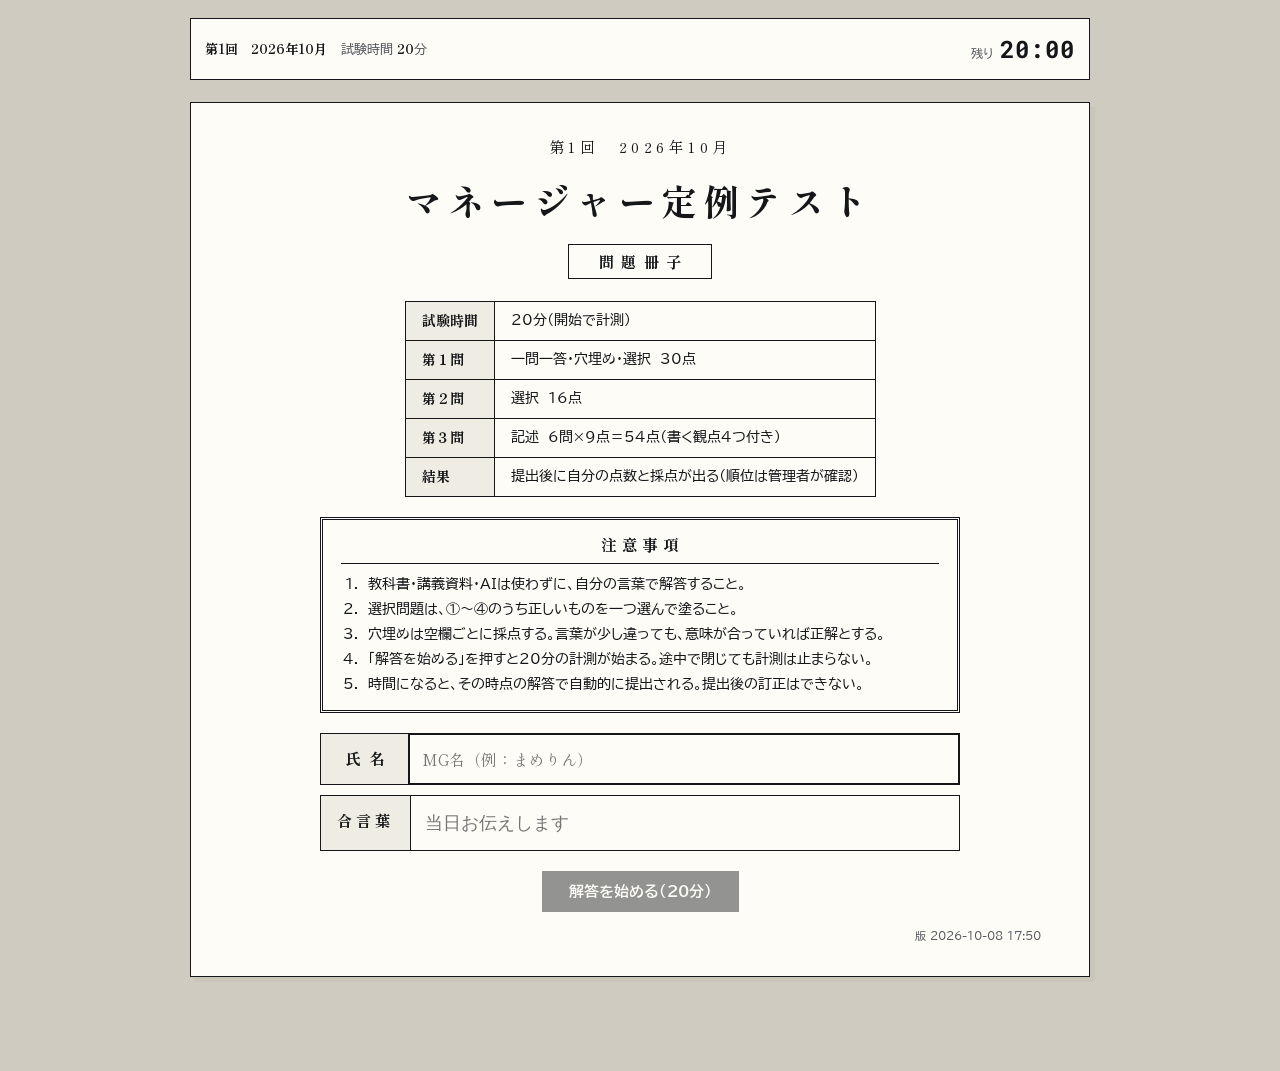
==== index.html @ dacbfc2b "答案の永続リンクをアドレスバーに入れない（補完で古い答案が開く事故を防止） Co-Authored-By: Claude Fable 5.1 <noreply@anthropic.com>" ====
<!doctype html>
<html lang="ja"><head><meta charset="utf-8"><meta name="viewport" content="width=device-width,initial-scale=1">
<title>HERO'ZZ MG定例テスト</title>
<link rel="preconnect" href="https://fonts.googleapis.com">
<link rel="stylesheet" href="https://fonts.googleapis.com/css2?family=BIZ+UDPGothic:wght@400;700&family=Yomogi&family=Shippori+Mincho:wght@600;800&family=Roboto+Mono:wght@500;700&display=swap">
<link rel="stylesheet" href="style.css">
<style>
@media print{ body{background:#fff;padding:0} .bar-top,.noprint{display:none!important} .sheet{box-shadow:none;border:1px solid #000;margin:0 0 10px} .q{break-inside:avoid} .result{break-inside:avoid} }
.linkbox{font-family:var(--mono);font-size:12px;word-break:break-all;background:var(--fill);border:1px solid var(--rule-soft);padding:8px 10px;margin-top:8px}
.pill.kw{background:var(--warn-soft);color:var(--warn)}
.stem .blank{display:inline-block;white-space:nowrap;min-width:3.4em;text-align:center;border:1.5px solid var(--ink);padding:0 .4em;margin:0 .2em;line-height:1.5;font-weight:700}
.stem{line-height:2}
.pwbox{display:grid;grid-template-columns:auto 1fr;border:1.5px solid var(--ink);margin:10px auto 0;max-width:640px;text-align:left}
.pwbox label{padding:10px 16px;font-weight:700;border-right:1.5px solid var(--ink);background:var(--fill);white-space:nowrap;letter-spacing:.2em}
.pwbox input{border:0;border-radius:0;font-size:18px;padding:10px 14px;background:var(--paper);font-family:var(--mono)}
</style>
</head><body>
<div class="wrap">
  <div class="bar-top">
    <div class="strip">
      <div class="meta"><span><b id="kai"></b></span><span>試験時間 <b id="lim">20</b>分</span></div>
      <div class="timer" id="timer"><small>残り</small>20:00</div>
    </div>
    <div class="progress" id="progWrap" hidden><i id="progBar"></i></div>
  </div>
  <div id="banner"></div>
  <main id="view"></main>
</div>

<script>
/* ============ 設定（config.json）と問題（items.enc.json＝合言葉で復号） ============ */
let CFG = {round:"第1回　2026年10月",limitMin:20,showKey:false,form:{postUrl:"",entryName:"",entryData:""}};
let ITEMS = null;
const BUILD = "2026-10-08 17:50";
/* 管理者（config.json の adminNames）が受験した場合はテスト受験＝順位に入れず、スプシの別タブに保存される */
const isAdminName = n => { const v=String(n||"").normalize("NFKC").toLowerCase().replace(/[\s　（）()]/g,""); return !!v && (CFG.adminNames||[]).some(a=>String(a).normalize("NFKC").toLowerCase().replace(/[\s　（）()]/g,"")===v); };
const isTestRun = () => !!S.draft.test || isAdminName(S.draft.name);  /* 表紙に出す版（古いキャッシュを見ているか判別用） */
const SECTIONS = { ichi:{label:"第１問",sub:"一問一答　言葉の定義・穴埋め・選択"}, sel:{label:"第２問",sub:"選択　MGとしてどう動く・どう返す"}, essay:{label:"第３問",sub:"記述　自分の言葉で説明する"} };
const AI_TYPES = new Set(["short","essay"]);
const PARAMS = new URLSearchParams(location.search);

/* ============ ユーティリティ ============ */
const $ = (s, el=document) => el.querySelector(s);
const h = (tag, attrs={}, ...kids) => {
  const el = document.createElement(tag);
  for (const [k,v] of Object.entries(attrs)) { if (v == null || v === false) continue; if (k === "class") el.className = v; else if (k.startsWith("on")) el.addEventListener(k.slice(2), v); else el.setAttribute(k, v === true ? "" : v); }
  for (const c of kids.flat()) if (c != null && c !== false) el.append(c.nodeType ? c : document.createTextNode(String(c)));
  return el;
};
function hash(s){let x=2166136261;for(const c of s){x^=c.charCodeAt(0);x=Math.imul(x,16777619)}return x>>>0}
function order(q){let a=hash(q.id)||1;const idx=q.ans.map((_,i)=>i);for(let i=idx.length-1;i>0;i--){a^=a<<13;a>>>=0;a^=a>>>17;a^=a<<5;a>>>=0;const j=a%(i+1);[idx[i],idx[j]]=[idx[j],idx[i]]}return idx}
const KANA="1234", CIRC="①②③④";
const rMax = q => q.rubric.reduce((a,b)=>a+b.p,0);
const secMax = s => ITEMS.filter(q=>q.s===s).reduce((a,q)=>a+q.pts,0);
const fmt = ms => { const t=Math.max(0,Math.ceil(ms/1000)); return String(Math.floor(t/60)).padStart(2,"0")+":"+String(t%60).padStart(2,"0"); };
const len = s => [...(s||"")].length;
const norm = s => String(s||"").normalize("NFKC").toLowerCase().replace(/[\s　「」『』()（）・,，、。.＝=]/g,"");
const hit = (input,variants) => { const v=norm(input).replace(/(倍|再生|回)$/,""); return !!v && variants.some(x=>{const n=norm(x); return /^[0-9]+$/.test(n)||n.length<=1 ? v===n : (v===n || v.includes(n));}); };
function fillRight(q,arr){ arr=arr||[]; if(q.anyOrder){ const used=new Set(); for(const a of arr){ const i=q.blanks.findIndex((b,k)=>!used.has(k)&&hit(a,b)); if(i>=0) used.add(i);} return used.size; } return q.blanks.filter((b,i)=>hit(arr[i],b)).length; }
const fillOk = (q,arr) => fillRight(q,arr)===q.blanks.length;
function kwItems(q,text){ const v=norm(text); return q.rubric.map(x=>x.kw&&v&&x.kw.every(g=>g.some(w=>v.includes(norm(w))))?x.p:0); }
function gradeRec(rec){ // スプレッドシート側（Apps Script）と同じ採点
  const sc={ichi:0,sel:0,essay:0,total:0,pending:false}, scores=rec.essayScores||{};
  for(const q of ITEMS){ let pts=0;
    if(q.type==="mc") pts=(rec.answers||{})[q.id]===0?q.pts:0;
    else if(q.type==="fill") pts=q.pts*fillRight(q,(rec.answers||{})[q.id])/q.blanks.length;
    else { let s=scores[q.id]; if(!s){ const k=kwItems(q,(rec.essays||{})[q.id]||""); s=scores[q.id]={items:k,score:k.reduce((a,b)=>a+b,0),comment:"",by:"kw"}; } if(s.by==="kw") sc.pending=true; pts=s.score/rMax(q)*q.pts; }
    sc[q.s]+=pts; }
  for(const k of ["ichi","sel","essay"]) sc[k]=Math.round(sc[k]*10)/10;
  sc.total=Math.round((sc.ichi+sc.sel+sc.essay)*10)/10; rec.essayScores=scores; rec.sc=sc; rec.status=sc.pending?"仮":"確定"; return rec;
}
const b64u = { enc:s=>btoa(String.fromCharCode(...new TextEncoder().encode(s))).replace(/\+/g,"-").replace(/\//g,"_").replace(/=+$/,""),
               dec:s=>new TextDecoder().decode(Uint8Array.from(atob(s.replace(/-/g,"+").replace(/_/g,"/")),c=>c.charCodeAt(0))) };
const fromB64 = s => Uint8Array.from(atob(s),c=>c.charCodeAt(0));
async function decryptItems(pw){
  const blob=await (await fetch("items.enc.json?v="+Date.now())).json();
  const km=await crypto.subtle.importKey("raw",new TextEncoder().encode(pw),"PBKDF2",false,["deriveKey"]);
  const key=await crypto.subtle.deriveKey({name:"PBKDF2",salt:fromB64(blob.s),iterations:100000,hash:"SHA-256"},km,{name:"AES-GCM",length:256},false,["decrypt"]);
  const pt=await crypto.subtle.decrypt({name:"AES-GCM",iv:fromB64(blob.iv)},key,fromB64(blob.d));
  return JSON.parse(new TextDecoder().decode(pt));
}

/* ============ 状態（この端末だけ） ============ */
const DKEY="mgtest-pages-r1";
const S={ draft:{name:"",startedAt:null,answers:{},essays:{},test:PARAMS.get("test")==="1"}, rec:null, busy:false, err:"", pw:"" };
function loadDraft(){ try{ const d=JSON.parse(localStorage.getItem(DKEY)||"null"); if(d) S.draft={...S.draft,...d}; S.pw=localStorage.getItem(DKEY+"-pw")||sessionStorage.getItem(DKEY+"-pw")||""; }catch(e){} }
function savePw(){ try{ localStorage.setItem(DKEY+"-pw",S.pw); sessionStorage.setItem(DKEY+"-pw",S.pw); }catch(e){} }
let lsT; function saveDraft(){ clearTimeout(lsT); lsT=setTimeout(()=>{try{localStorage.setItem(DKEY,JSON.stringify(S.draft))}catch(e){}},200); }

/* ============ タイマー ============ */
function remaining(){ if(!S.draft.startedAt) return CFG.limitMin*60000; return CFG.limitMin*60000-(Date.now()-Date.parse(S.draft.startedAt)); }
setInterval(()=>{ const el=$("#timer");
  if(S.rec){ el.replaceChildren(h("small",{},"所要"),fmt(Date.parse(S.rec.submittedAt)-Date.parse(S.rec.startedAt))); el.classList.remove("low"); return; }
  const ms=remaining(); el.replaceChildren(h("small",{},"残り"),fmt(ms)); el.classList.toggle("low",!!S.draft.startedAt&&ms<3*60000);
  if(S.draft.startedAt&&ITEMS&&ms<=0&&!S.busy) submit(true);
},500);

/* ============ 描画 ============ */
function render(){
  $("#kai").textContent=CFG.round; $("#lim").textContent=CFG.limitMin;
  const b=$("#banner"); b.replaceChildren(); if(S.err) b.append(h("div",{class:"banner err"},S.err));
  const v=$("#view"); v.replaceChildren(); $("#progWrap").hidden=true;
  if(S.rec) return renderResult(v,S.rec);
  if(S.draft.startedAt&&ITEMS) return renderTest(v);
  renderCover(v);
}
const cnt=(s,t)=>ITEMS?ITEMS.filter(q=>q.s===s&&(!t||q.type===t)).length:0;
function renderCover(v){
  const resume=!!S.draft.startedAt, ms=Math.max(0,remaining());
  const startedStr=resume?new Date(S.draft.startedAt).toLocaleTimeString("ja-JP",{hour:"2-digit",minute:"2-digit"}):"";
  v.append(h("section",{class:"sheet cover"},
    h("div",{class:"kai"},CFG.round),
    h("h1",{},"マネージャー定例テスト"),
    h("div",{class:"booklet"},"問題冊子"),
    h("table",{class:"spec"},h("tbody",{},
      h("tr",{},h("td",{},"試験時間"),h("td",{},`${CFG.limitMin}分（開始で計測）`)),
      h("tr",{},h("td",{},"第１問"),h("td",{},"一問一答・穴埋め・選択　30点")),
      h("tr",{},h("td",{},"第２問"),h("td",{},"選択　16点")),
      h("tr",{},h("td",{},"第３問"),h("td",{},"記述　6問×9点＝54点（書く観点4つ付き）")),
      h("tr",{},h("td",{},"結果"),h("td",{},"提出後に自分の点数と採点が出る（順位は管理者が確認）")),
      isTestRun()?h("tr",{},h("td",{},"受験の扱い"),h("td",{},"テスト受験（管理者・順位に入らない）")):null)),
    h("div",{class:"notice"},h("div",{class:"notice-h"},"注意事項"),h("ol",{class:"rules"},
      h("li",{},"教科書・講義資料・AIは使わずに、自分の言葉で解答すること。"),
      h("li",{},"選択問題は、①〜④のうち正しいものを一つ選んで塗ること。"),
      h("li",{},"穴埋めは空欄ごとに採点する。言葉が少し違っても、意味が合っていれば正解とする。"),
      h("li",{},`「解答を始める」を押すと${CFG.limitMin}分の計測が始まる。途中で閉じても計測は止まらない。`),
      h("li",{},"時間になると、その時点の解答で自動的に提出される。提出後の訂正はできない。"))),
    resume?h("div",{class:"banner warn",style:"text-align:left;max-width:640px;margin:20px auto 0"},
      ms>0?`${S.draft.name||"あなた"}さんの受験中の答案があります（${startedStr} 開始・残り ${fmt(ms)}）。時間は止まっていません。合言葉を入れて「続きから再開する」を押してください。解答は保存されています。`
          :`試験時間が終了しています。合言葉を入れて押すと、保存されている解答でそのまま提出されます。`):null,
    h("div",{class:"namebox"},h("label",{for:"nm"},"氏名"),
      h("input",{type:"text",id:"nm",value:S.draft.name,autocomplete:"name",placeholder:"MG名（例：まめりん）",oninput:e=>{S.draft.name=e.target.value;saveDraft();$("#go").disabled=!canStart();const w=isAdminName(S.draft.name);$("#adminNote").hidden=!w;}})),
    h("p",{class:"note",id:"adminNote",hidden:!isAdminName(S.draft.name),style:"max-width:640px;margin:6px auto 0;text-align:left"},"この名前は管理者として登録されています。テスト受験（順位に入らず、スプシの「管理者テスト受験」タブに保存）になります。"),
    h("div",{class:"pwbox"},h("label",{for:"pw"},"合言葉"),
      h("input",{type:"text",id:"pw",value:S.pw,autocomplete:"off",autocapitalize:"off",placeholder:"当日お伝えします",oninput:e=>{S.pw=e.target.value.trim();$("#go").disabled=!canStart()}})),
    h("div",{class:"center",style:"margin-top:20px"},
      h("button",{class:"btn red",id:"go",disabled:!canStart(),onclick:start},S.busy?"問題を開いています…":resume?(ms>0?"続きから再開する":"保存した解答で提出する"):`解答を始める（${CFG.limitMin}分）`)),
    h("div",{class:"note",style:"text-align:right;margin-top:14px;font-size:11px"},"版 "+BUILD)
  ));
}
const canStart=()=>S.draft.name.trim()&&S.pw&&!S.busy;
async function start(){
  S.busy=true; S.err=""; render();
  try{ ITEMS=await decryptItems(S.pw); }catch(e){ S.busy=false; S.err="合言葉が違います。"; render(); return; }
  savePw();
  if(!S.draft.startedAt){ S.draft.startedAt=new Date().toISOString(); saveDraft(); }
  S.busy=false; render(); scrollTo(0,0);
}
function isAnswered(q){ if(q.type==="mc") return S.draft.answers[q.id]!=null; if(q.type==="fill") return (S.draft.answers[q.id]||[]).filter(x=>x&&x.trim()).length===q.blanks.length; if(q.parts){ const a=(S.draft.essayParts||{})[q.id]||[]; return q.parts.every((pt,i)=>len(a[i])>=4); } return len(S.draft.essays[q.id])>=(q.type==="short"?4:10); }
function updateProgress(){ const total=ITEMS.length,n=ITEMS.filter(isAnswered).length; $("#progWrap").hidden=false; $("#progBar").style.width=(n/total*100)+"%"; const st=$("#subNote"); if(st) st.textContent=n<total?`未回答が ${total-n} 問あります（未回答は0点）。`:"すべて回答しました。"; }
function stemNodes(s){ const out=[]; let last=0; const re=/（[\s　]*([①②③④]?)[\s　]*）/g; let m; while((m=re.exec(s))){ out.push(s.slice(last,m.index)); out.push(h("span",{class:"blank"},m[1]||"\u00a0")); last=m.index+m[0].length; } out.push(s.slice(last)); return out; }
function head(q,no,extra){ return h("div",{class:"qhead"},h("span",{class:"qno"},`問${no}`),h("div",{class:"stem"},stemNodes(q.stem),q.src?h("span",{class:"tag"},q.src):null,q.type==="fill"?h("span",{class:"tag"},"穴埋め"):q.type==="short"?h("span",{class:"tag"},"一問一答"):null,AI_TYPES.has(q.type)?h("span",{class:"tag"},`${q.pts}点`):null),extra||null); }
function mcBlock(q,no,mode,rec){
  const ord=order(q), chosen=mode==="result"?(rec.answers||{})[q.id]:S.draft.answers[q.id], reveal=mode==="result"&&CFG.showKey;
  const box=h("div",{class:"q"},head(q,no,mode==="result"?h("span",{class:"redpen"},chosen===0?"○":"×"):null),q.quote?h("div",{class:"quote"},q.quote):null);
  const opts=h("div",{class:"opts",role:"radiogroup","aria-label":`問${no}`});
  ord.forEach((ai,k)=>{ const id=`${q.id}_${ai}`; let cls="opt"; if(reveal){ if(ai===0) cls+=" right"; else if(ai===chosen) cls+=" wrong"; } else if(mode==="result"&&ai===chosen) cls+=" "+(ai===0?"right":"wrong");
    opts.append(h("label",{class:cls,for:id},h("input",{type:"radio",name:q.id,id,checked:chosen===ai,disabled:mode==="result",onchange:()=>{S.draft.answers[q.id]=ai;saveDraft();updateProgress()}}),h("span",{class:"k"},KANA[k]),h("span",{class:"t"},q.ans[ai]))); });
  box.append(opts); if(reveal&&q.exp) box.append(h("div",{class:"exp"},q.exp)); return box;
}
function fillBlock(q,no,mode,rec){
  const reveal=mode==="result"&&CFG.showKey, arr=mode==="result"?((rec.answers||{})[q.id]||[]):(S.draft.answers[q.id]||[]);
  const box=h("div",{class:"q"},head(q,no,mode==="result"?h("span",{class:"redpen"},fillOk(q,arr)?"○":fillRight(q,arr)?"△":"×"):null));
  const wrap=h("div",{class:"fill"});
  q.blanks.forEach((_,i)=>{ const id=`${q.id}_b${i}`; wrap.append(h("label",{for:id},CIRC[i], mode==="result"?h("span",{class:"got",id},arr[i]||"（未回答）"):h("input",{type:"text",id,value:arr[i]||"",autocomplete:"off",maxlength:"30",oninput:e=>{const a=[...(S.draft.answers[q.id]||[])];a[i]=e.target.value;S.draft.answers[q.id]=a;saveDraft();updateProgress();}}))); });
  box.append(wrap); if(reveal) box.append(h("div",{class:"key"},"正解："+q.key),q.exp?h("div",{class:"exp"},q.exp):null); return box;
}
function aiBlock(q,no,mode,rec){
  const box=h("div",{class:"q"},head(q,no),q.quote?h("div",{class:"quote"},q.quote):null,
    q.hints?h("div",{class:"hints"},h("b",{},"書く観点（この4つが入っていれば満点）"),h("ol",{},q.hints.map(x=>h("li",{},x)))):null);
  if(mode==="result"){
    box.append(h("div",{class:"ansbox"},h("div",{class:"ans-text"},(rec.essays||{})[q.id]||"（未回答）")));
    const sc=(rec.essayScores||{})[q.id];
    box.append(sc?h("div",{class:"exp"},h("span",{class:"penscore"},`${Math.round(sc.score/rMax(q)*q.pts*10)/10}／${q.pts}点`),sc.by==="kw"?h("span",{class:"pill kw"},"仮採点"):null,h("span",{class:"pencomment"},sc.comment||""),sc.items&&CFG.showKey?h("div",{},q.rubric.map((x,i)=>`${x.t}…${sc.items[i]}/${x.p}`).join("\n")):null):h("div",{class:"exp"},h("span",{class:"pill wait"},"採点中")));
    if(CFG.showKey) box.append(h("div",{class:"key"},"模範解答："+q.key),h("ul",{class:"rubric"},q.rubric.map(x=>h("li",{},`${x.t}（${x.p}）`)),q.zero?h("li",{},q.zero):null));
  } else if(q.parts){
    /* 課題／対策のように欄を分ける。保存は essays[q.id] に「【課題】…\n【対策】…」の1本の文として持つ（採点側はそのまま読める） */
    const ep=S.draft.essayParts||(S.draft.essayParts={}), arr=ep[q.id]||(ep[q.id]=q.parts.map(()=>""));
    const sync=()=>{ S.draft.essays[q.id]=q.parts.map((pt,i)=>arr[i].trim()?`【${pt.label}】${arr[i].trim()}`:"").filter(Boolean).join("\n"); };
    const wrap=h("div",{class:"ansbox parts"});
    q.parts.forEach((pt,i)=>{ const c=h("div",{class:"count"}); const ta=h("textarea",{id:`es_${q.id}_${i}`,maxlength:String(pt.max),placeholder:`${pt.label}（${pt.max}字以内）`,style:"min-height:72px",oninput:ev=>{arr[i]=ev.target.value;sync();paint();saveDraft();updateProgress()}},arr[i]||"");
      const paint=()=>{const n=len(ta.value);c.textContent=`${n} / ${pt.max}字`;c.classList.toggle("over",n>pt.max)}; paint();
      wrap.append(h("div",{class:"part"},h("div",{class:"part-l"},pt.label),ta,c)); });
    sync(); box.append(wrap);
  } else {
    const c=h("div",{class:"count"}); const ta=h("textarea",{id:"es_"+q.id,maxlength:String(q.max),placeholder:`${q.max}字以内`,style:q.type==="short"?"min-height:72px":null,oninput:ev=>{S.draft.essays[q.id]=ev.target.value;paint();saveDraft();updateProgress()}},S.draft.essays[q.id]||"");
    const paint=()=>{const n=len(ta.value);c.textContent=`${n} / ${q.max}字`;c.classList.toggle("over",n>q.max)}; paint(); box.append(h("div",{class:"ansbox"},ta,c));
  }
  return box;
}
function paper(v,mode,rec){ let no=0; for(const s of ["ichi","sel","essay"]){ const sec=h("section",{class:"sheet"},h("h2",{class:"part"},h("span",{class:"bigq"},SECTIONS[s].label),h("span",{class:"pts"},`（配点　${secMax(s)}）`)),h("p",{class:"sub"},SECTIONS[s].sub)); for(const q of ITEMS.filter(q=>q.s===s)){ no++; sec.append(q.type==="mc"?mcBlock(q,no,mode,rec):q.type==="fill"?fillBlock(q,no,mode,rec):aiBlock(q,no,mode,rec)); } v.append(sec); } }
function renderTest(v){ paper(v,"test"); v.append(h("section",{class:"sheet center noprint"},h("p",{class:"note",id:"subNote"}),h("button",{class:"btn red",id:"submit",disabled:S.busy,onclick:()=>submit(false)},S.busy?"提出しています…":"答案を提出する（提出後の訂正はできません）"))); updateProgress(); }

/* ============ 提出：採点 → Googleフォームへ送信（ログイン不要）→ 結果表示 ============ */
async function sendToForm(rec){
  if(!CFG.form.postUrl) throw new Error("送信先が未設定");
  const fd=new FormData(); fd.append(CFG.form.entryName,rec.name); fd.append(CFG.form.entryData,JSON.stringify({id:rec.id,name:rec.name,startedAt:rec.startedAt,submittedAt:rec.submittedAt,answers:rec.answers,essays:rec.essays,auto:rec.auto,test:rec.test}));
  await fetch(CFG.form.postUrl,{method:"POST",mode:"no-cors",body:fd});
}
async function submit(auto){
  if(S.busy||!S.draft.startedAt||!ITEMS) return;
  S.busy=true; render();
  const rec={id:Math.random().toString(36).slice(2,12),name:S.draft.name.trim(),startedAt:S.draft.startedAt,submittedAt:new Date(Math.min(Date.now(),Date.parse(S.draft.startedAt)+CFG.limitMin*60000)).toISOString(),answers:S.draft.answers,essays:{},essayScores:{},auto:!!auto,test:isTestRun()};
  for(const q of ITEMS) if(AI_TYPES.has(q.type)) rec.essays[q.id]=[...(S.draft.essays[q.id]||"")].slice(0,q.max).join("");
  gradeRec(rec);
  let sent=true; try{ await sendToForm(rec); }catch(e){ sent=false; }
  rec.sent=sent;
  S.rec=rec; try{ if(rec.test) localStorage.removeItem(DKEY+"-rec"); else localStorage.setItem(DKEY+"-rec",JSON.stringify(rec)); localStorage.removeItem(DKEY); }catch(e){}
  S.draft={name:rec.name,startedAt:null,answers:{},essays:{},test:S.draft.test};
  S.busy=false; S.err=sent?"":"回答の送信に失敗しました（電波を確認して「もう一度送る」を押してください）。点数はこの画面で見られます。"; render(); scrollTo(0,0);
  if(location.search) history.replaceState(null,"",location.pathname);
}
function bar(l,v,max,c){return h("div",{class:"bar"},h("span",{},l),h("div",{class:"t"},h("i",{style:`width:${max?v/max*100:0}%;background:${c}`})),h("span",{class:"v"},`${v}/${max}`))}
function renderResult(v,rec){
  const sc=rec.sc, link=location.origin+location.pathname+"?r="+b64u.enc(JSON.stringify({id:rec.id,name:rec.name,startedAt:rec.startedAt,submittedAt:rec.submittedAt,answers:rec.answers,essays:rec.essays,essayScores:rec.essayScores,auto:rec.auto,test:rec.test}));
  v.append(h("section",{class:"sheet"},
    h("div",{class:"result"},
      h("div",{class:"stamp"},h("div",{class:"center"},h("b",{},String(Math.round(sc.total))),h("span",{},"点 / 100"))),
      h("div",{},
        h("p",{style:"margin:0;font-weight:700"},`${rec.name} さん　${rec.auto?"時間切れで自動提出":"提出済み"}　${new Date(rec.submittedAt).toLocaleString("ja-JP")}`),
        rec.test?h("div",{class:"banner warn"},"テスト受験です（順位には入りません・スプシの「管理者テスト受験」タブに保存）。"):null,
        h("div",{class:"bars"},bar("一問一答",sc.ichi,secMax("ichi"),"var(--blue)"),bar("選択",sc.sel,secMax("sel"),"var(--ok)"),bar("記述",sc.essay,secMax("essay"),"var(--red)")),
        rec.status==="仮"?h("p",{class:"note",style:"margin:8px 0 0"},h("span",{class:"pill kw"},"記述は仮採点"),"　記述（第３問・問1）はキーワードで仮の点を付けています。採点係が見直して確定した点数は、後日お知らせします。"):h("p",{class:"note",style:"margin:8px 0 0"},h("span",{class:"pill done"},"採点確定")),
        h("div",{class:"noprint"},
          rec.sent===false?h("div",{class:"row",style:"margin-top:8px"},h("button",{class:"btn sm",onclick:async ev=>{const b=ev.currentTarget;b.disabled=true;b.textContent="送っています…";try{await sendToForm(rec);rec.sent=true;S.err="";render();}catch(e){b.disabled=false;b.textContent="もう一度送る";}}},"もう一度送る")):null,
          h("p",{class:"note",style:"margin:8px 0 0"},"この答案は下のURLで後から見られます（スマホならブックマーク）。"),
          h("div",{class:"linkbox"},link),
          h("div",{class:"row",style:"margin-top:8px"},
            h("button",{class:"btn ghost sm",onclick:async ev=>{const b=ev.currentTarget;try{await navigator.clipboard.writeText(link);b.textContent="コピーしました"}catch(e){b.textContent="長押しでコピーしてください"}}},"URLをコピー"),
            h("button",{class:"btn ghost sm",onclick:()=>window.print()},"印刷／PDFに保存")),
          h("p",{class:"note",style:"margin:14px 0 0"},h(rec.test?"button":"a",rec.test?{class:"btn sm",type:"button",onclick:e=>{e.preventDefault(); if(!confirm("この端末に保存された答案を消して、表紙に戻ります。送信済みの点数は消えません。よろしいですか？")) return; try{ localStorage.removeItem(DKEY+"-rec"); localStorage.removeItem(DKEY); }catch(x){} S.rec=null; S.pendingRec=null; S.err=""; S.draft={name:rec.test?rec.name:"",startedAt:null,answers:{},essays:{},test:PARAMS.get("test")==="1"}; history.replaceState(null,"",location.pathname+(S.draft.test?"?test=1":"")); render(); scrollTo(0,0);}}:{href:"#",style:"color:var(--muted)",onclick:e=>{e.preventDefault(); if(!confirm("この端末に保存された答案を消して、表紙に戻ります。送信済みの点数は消えません。よろしいですか？")) return; try{ localStorage.removeItem(DKEY+"-rec"); localStorage.removeItem(DKEY); }catch(x){} S.rec=null; S.pendingRec=null; S.err=""; S.draft={name:"",startedAt:null,answers:{},essays:{},test:PARAMS.get("test")==="1"}; history.replaceState(null,"",location.pathname+(S.draft.test?"?test=1":"")); render(); scrollTo(0,0);}},rec.test?"もう一度受ける（テスト受験・表紙に戻る）":"この端末で別の人が受験する（保存した答案を消す）")))))));
  if(!CFG.showKey) v.append(h("p",{class:"note center noprint"},"正解と解説は、管理者が公開したあとにこのURLで表示されます。"));
  paper(v,"result",rec);
}

/* ============ 起動 ============ */
(async()=>{
  loadDraft();
  try{ CFG={...CFG,...(await (await fetch("config.json?v="+Date.now())).json())}; }catch(e){}
  /* 時間切れなのに何も答えていない下書き（開いただけで放置）は、0点の答案として出さずに捨てる */
  if(S.draft.startedAt && remaining()<=0 && !Object.keys(S.draft.answers||{}).length && !Object.values(S.draft.essays||{}).some(v=>v&&String(v).trim())){
    S.draft={name:S.draft.name,startedAt:null,answers:{},essays:{},test:S.draft.test}; try{ localStorage.removeItem(DKEY); }catch(e){}
  }
  render();
  const r=PARAMS.get("r");
  if(r){ try{ const rec=JSON.parse(b64u.dec(r)); if(!ITEMS){ if(S.pw){ try{ ITEMS=await decryptItems(S.pw); }catch(e){} } }
      if(ITEMS){ S.rec=gradeRec(rec); render(); } else { S.err="答案を表示するには、表紙で合言葉を入れて「解答を始める」を押してください（答案はそのまま表示されます）。"; S.pendingRec=rec; render(); } }catch(e){} }
  else if(S.draft.startedAt && S.pw){ try{ ITEMS=await decryptItems(S.pw); }catch(e){} render(); }
  else if(!S.draft.startedAt){ try{ const rec=JSON.parse(localStorage.getItem(DKEY+"-rec")||"null");
      if(rec&&rec.submittedAt&&rec.test){ try{ localStorage.removeItem(DKEY+"-rec"); }catch(e){} }
      else if(rec&&rec.submittedAt){ if(!ITEMS&&S.pw){ try{ ITEMS=await decryptItems(S.pw); }catch(e){} }
        if(ITEMS){ S.rec=gradeRec(rec); render(); } else { S.err="この端末で提出済みの答案があります。表紙で合言葉を入れて「解答を始める」を押すと、その答案が表示されます。"; S.pendingRec=rec; render(); } } }catch(e){} }
})();
// 合言葉入力後に答案を表示（?r= で開いたとき）
const _start=start; start=async function(){ if(S.pendingRec){ S.busy=true; render(); try{ ITEMS=await decryptItems(S.pw); savePw(); S.rec=gradeRec(S.pendingRec); S.pendingRec=null; S.err=""; }catch(e){ S.err="合言葉が違います。"; } S.busy=false; render(); return; } return _start(); };
</script>
</body></html>
---- style.css ----
:root{
  --desk:#cfcbc0; --paper:#fdfcf7; --ink:#15161a; --muted:#55585f; --rule:#15161a; --rule-soft:#c9c5b8; --fill:#efece3;
  --blue:#1f3f8f; --blue-soft:#e8eef9;
  --red:#d42a22; --red-soft:#fde9e7;
  --ok:#1d7a4a; --ok-soft:#e2f3e9; --ng:#c1271f; --ng-soft:#fde6e4; --warn:#94620a; --warn-soft:#fdf1d8;
  --sans:"BIZ UDPGothic","Hiragino Kaku Gothic ProN","Noto Sans JP",system-ui,sans-serif;
  --serif:"Shippori Mincho","Hiragino Mincho ProN","Yu Mincho","Noto Serif JP",serif;
  --mono:"Roboto Mono",ui-monospace,Menlo,monospace;
  --pen:"Yomogi","Zen Kurenaido","Klee One",cursive;
}
@media (prefers-color-scheme: dark){:root:not([data-theme="light"]){
  color-scheme:dark;
  --desk:#0f1013; --paper:#1b1c20; --ink:#ebe9e2; --muted:#a7a59c; --rule:#ebe9e2; --rule-soft:#3a3b41; --fill:#24252b;
  --blue:#9db6f2; --blue-soft:#1d2741; --red:#ff6a5f; --red-soft:#3a1c1a;
  --ok:#66d19a; --ok-soft:#15301f; --ng:#ff8c82; --ng-soft:#3a1b19; --warn:#f0c062; --warn-soft:#33270f;
}}
:root[data-theme="dark"]{
  color-scheme:dark;
  --desk:#0f1013; --paper:#1b1c20; --ink:#ebe9e2; --muted:#a7a59c; --rule:#ebe9e2; --rule-soft:#3a3b41; --fill:#24252b;
  --blue:#9db6f2; --blue-soft:#1d2741; --red:#ff6a5f; --red-soft:#3a1c1a;
  --ok:#66d19a; --ok-soft:#15301f; --ng:#ff8c82; --ng-soft:#3a1b19; --warn:#f0c062; --warn-soft:#33270f;
}
*{box-sizing:border-box}
body{background:var(--desk);color:var(--ink);font-family:var(--serif);font-size:15.5px;line-height:1.85;padding-inline:16px;padding-block:0 72px}
.wrap{max-width:900px;margin:0 auto}
/* 上部：受験票のような帯 */
.bar-top{position:sticky;top:env(safe-area-inset-top,0px);z-index:5;background:var(--desk);padding-block:10px 8px}
.strip{display:flex;flex-wrap:wrap;gap:8px 16px;align-items:center;justify-content:space-between;background:var(--paper);border:1.5px solid var(--ink);padding:8px 14px}
.strip .meta{display:flex;flex-wrap:wrap;gap:4px 14px;font-size:13px;color:var(--muted);font-family:var(--sans)}
.strip .meta b{color:var(--ink);font-family:var(--serif)}
.timer{font-family:var(--mono);font-weight:700;font-size:24px;letter-spacing:.04em;color:var(--ink);font-variant-numeric:tabular-nums}
.timer.low{color:var(--red)}
.timer small{font-size:12px;color:var(--muted);font-family:var(--sans);font-weight:400;margin-right:6px;letter-spacing:0}
nav.tabs{display:flex;gap:0;margin-top:8px;flex-wrap:wrap}
nav.tabs button{font-family:var(--sans);font-size:13px;font-weight:700;border:1.5px solid var(--ink);margin-right:-1.5px;background:var(--paper);color:var(--ink);padding:5px 16px;cursor:pointer}
nav.tabs button[aria-pressed="true"]{background:var(--ink);color:var(--paper)}
.progress{height:4px;background:var(--rule-soft);margin-top:8px}
.progress i{display:block;height:100%;background:var(--ink);width:0;transition:width .2s}
/* 問題冊子 */
.sheet{background:var(--paper);border:1.5px solid var(--ink);padding:30px clamp(16px,4.5vw,48px);margin:14px 0;box-shadow:5px 5px 0 var(--rule-soft)}
.cover{text-align:center}
.cover .kai{font-family:var(--serif);font-size:15px;letter-spacing:.3em;color:var(--ink)}
.cover h1{font-family:var(--serif);font-weight:800;font-size:clamp(26px,5.5vw,36px);margin:6px 0 0;letter-spacing:.18em}
.cover .booklet{display:inline-block;margin:10px 0 4px;padding:3px 22px;border:1.5px solid var(--ink);font-family:var(--serif);font-weight:700;letter-spacing:.5em;text-indent:.5em;font-size:15px}
.cover table.spec{margin:18px auto 8px;border-collapse:collapse;font-size:14px;font-family:var(--sans);text-align:left}
.cover table.spec td{border:1px solid var(--ink);padding:6px 16px}
.cover table.spec td:first-child{background:var(--fill);font-weight:700;white-space:nowrap;font-family:var(--serif)}
.notice{border:3px double var(--ink);margin:20px auto 0;padding:10px 18px 12px;text-align:left;max-width:640px}
.notice-h{text-align:center;font-family:var(--serif);font-weight:800;letter-spacing:.3em;text-indent:.3em;border-bottom:1px solid var(--ink);padding-bottom:4px;margin-bottom:8px}
.cover ol.rules{font-size:14px;margin:0;padding-left:1.6em;font-family:var(--sans);line-height:1.8}
.cover ol.rules li{padding-left:.3em}
.namebox{display:grid;grid-template-columns:auto 1fr;gap:0;border:1.5px solid var(--ink);margin:20px auto 6px;max-width:640px;text-align:left}
.namebox label{padding:10px 16px;font-weight:700;border-right:1.5px solid var(--ink);background:var(--fill);white-space:nowrap;letter-spacing:.5em;text-indent:.5em}
.namebox input{border:0;border-radius:0;font-size:18px;padding:10px 14px;background:var(--paper)}
h2.part{margin:0;display:flex;gap:14px;align-items:center;flex-wrap:wrap;border-bottom:2px solid var(--ink);padding-bottom:8px}
h2.part .bigq{font-family:var(--serif);font-weight:800;font-size:20px;border:1.5px solid var(--ink);padding:0 16px;letter-spacing:.2em;text-indent:.2em;line-height:1.7}
h2.part .pts{font-family:var(--serif);font-size:15px;font-weight:700}
p.sub{font-family:var(--sans);font-size:13px;color:var(--muted);margin:6px 0 0}
h3.grp{font-size:14px;font-weight:700;margin:26px 0 6px;padding:3px 10px;background:var(--fill);border-left:4px solid var(--ink);font-family:var(--sans)}
.q{padding:18px 0;border-bottom:1px dashed var(--rule-soft)}
.q:last-child{border-bottom:0}
.qhead{display:flex;gap:12px;align-items:flex-start}
.qno{flex:none;font-family:var(--serif);font-weight:800;font-size:14px;border:1.5px solid var(--ink);min-width:3em;text-align:center;padding:0 6px;margin-top:3px;line-height:1.7;letter-spacing:.1em}
.stem{font-weight:700;white-space:pre-wrap;font-family:var(--serif);text-wrap:pretty}
.tag{font-size:11px;color:var(--muted);border:1px solid var(--rule-soft);padding:0 6px;margin-left:6px;white-space:nowrap;font-weight:400;font-family:var(--sans);vertical-align:middle}
.quote{margin:10px 0 8px 2.6em;padding:10px 14px;border:1px solid var(--ink);background:var(--fill);white-space:pre-wrap;font-size:15px}
.data{margin:8px 0 8px 2.6em;overflow-x:auto}
.data table{border-collapse:collapse;font-size:13.5px;min-width:100%}
.data td{border:1px solid var(--ink);padding:5px 10px;vertical-align:top}
.data td:first-child{background:var(--fill);font-weight:700;white-space:nowrap;width:9em}
/* 選択肢＝マークシート。①②③④ を塗る */
.opts{display:grid;gap:2px;margin:10px 0 0 2.6em}
.opt{display:flex;gap:12px;align-items:flex-start;padding:6px 10px;border:1px solid transparent;cursor:pointer}
.opt:hover{background:var(--fill)}
.opt .k{flex:none;font-family:var(--serif);font-weight:700;width:1.7em;height:1.7em;border:1.5px solid var(--ink);border-radius:50%;display:grid;place-items:center;font-size:13px;margin-top:3px;background:var(--paper)}
.opt .t{flex:1 1 auto;min-width:0;text-wrap:pretty}
@media (min-width:700px){.opt .t{text-wrap:balance}}
.opt input{position:absolute;opacity:0;pointer-events:none}
.opt:has(input:checked) .k{background:var(--ink);color:var(--paper)}
.opt:has(input:checked){border-color:var(--ink);background:var(--fill)}
.opt:has(input:focus-visible){outline:2px solid var(--blue);outline-offset:2px}
.opt.right{border-color:var(--ok);background:var(--ok-soft)}
.opt.wrong{border-color:var(--ng);background:var(--ng-soft)}
/* 赤ペン */
.redpen{font-family:var(--pen);color:var(--red);font-size:30px;line-height:1;margin-left:auto;flex:none;transform:rotate(-8deg)}
.exp{margin:8px 0 0 2.6em;font-size:13.5px;color:var(--muted);padding:6px 10px;border-left:3px solid var(--red);font-family:var(--sans)}
.key{margin:8px 0 0 2.6em;font-size:13.5px;padding:6px 10px;border-left:3px solid var(--ok);background:var(--ok-soft);font-family:var(--sans)}
.penscore{font-family:var(--pen);color:var(--red);font-size:20px;margin-right:8px}
.pencomment{font-family:var(--pen);color:var(--red);font-size:16px;line-height:1.6}
.ansbox{margin:8px 0 0 2.6em}
textarea,input[type=text],input[type=number],select{font:inherit;color:var(--ink);background:var(--paper);border:1px solid var(--ink);border-radius:0;padding:10px 12px;width:100%}
textarea{min-height:120px;resize:vertical;background-image:repeating-linear-gradient(transparent,transparent 27px,var(--rule-soft) 27px,var(--rule-soft) 28px);line-height:28px}
textarea:focus,input:focus,select:focus{outline:2px solid var(--blue);outline-offset:1px}
.count{font-family:var(--mono);font-size:12px;color:var(--muted);text-align:right}
.count.over{color:var(--red)}
.fill{display:grid;gap:6px;margin:10px 0 0 2.6em}
.fill label{display:grid;grid-template-columns:2.2em 1fr;gap:8px;align-items:center;font-family:var(--serif);font-weight:700}
.fill input{font-family:var(--sans);font-weight:400}
.fill .got{font-family:var(--sans);font-weight:400;background:var(--fill);padding:6px 10px;border:1px solid var(--rule-soft)}
.btn{font-family:var(--sans);font-size:15px;font-weight:700;border:1.5px solid var(--ink);border-radius:0;padding:12px 26px;cursor:pointer;background:var(--ink);color:var(--paper)}
.btn.red{background:var(--ink)}
.btn:disabled{opacity:.45;cursor:not-allowed}
.btn.ghost{background:transparent;color:var(--ink)}
.btn.sm{padding:6px 12px;font-size:13px}
.center{text-align:center}
.note{font-size:13px;color:var(--muted);font-family:var(--sans)}
.banner{padding:10px 14px;font-size:14px;margin:10px 0;border:1px solid currentColor;font-family:var(--sans)}
.banner.warn{background:var(--warn-soft);color:var(--warn)} .banner.err{background:var(--ng-soft);color:var(--ng)}
/* 結果 */
.result{display:grid;grid-template-columns:auto 1fr;gap:18px 28px;align-items:center}
.stamp{display:grid;place-items:center;color:var(--red);font-family:var(--pen);transform:rotate(-5deg);padding:4px 10px}
.stamp b{display:inline-block;font-size:72px;line-height:1.05;font-weight:400;border-bottom:3px double var(--red);padding:0 6px 4px}
.stamp span{display:block;font-size:22px;margin:8px 0 0;color:var(--red)}
.stamp br{display:none}
.bars{display:grid;gap:8px;font-family:var(--sans)}
.bar{display:grid;grid-template-columns:5em 1fr 5em;gap:10px;align-items:center;font-size:13px}
.bar .t{height:10px;background:var(--fill);border:1px solid var(--rule-soft);overflow:hidden}
.bar .t i{display:block;height:100%}
.bar .v{font-family:var(--mono);text-align:right;font-variant-numeric:tabular-nums}
.grading{text-align:center;padding:30px 10px}
.grading .steps{display:inline-grid;gap:6px;text-align:left;margin-top:14px;font-size:14px;font-family:var(--sans)}
.grading .steps .now{color:var(--red);font-weight:700}
@media (max-width:520px){.result{grid-template-columns:1fr;justify-items:center}.opts,.exp,.key,.ansbox,.quote,.data,.fill{margin-left:0}}
.tablewrap{overflow-x:auto}
table.rank{width:100%;border-collapse:collapse;font-size:14px;font-family:var(--sans)}
table.rank th,table.rank td{padding:8px;border-bottom:1px solid var(--rule-soft);text-align:left;white-space:nowrap}
table.rank th{font-size:12px;color:var(--muted);border-bottom:2px solid var(--ink)}
td.n{font-family:var(--mono);text-align:right;font-variant-numeric:tabular-nums}
tr.me td{background:var(--fill)}
.rk{font-family:var(--mono);font-weight:700} .rk.top{color:var(--red)}
.pill{font-size:11px;font-weight:700;padding:1px 8px;border:1px solid currentColor;white-space:nowrap;font-family:var(--sans)}
.pill.wait{background:var(--warn-soft);color:var(--warn)} .pill.done{background:var(--ok-soft);color:var(--ok)}
.row{display:flex;gap:10px;flex-wrap:wrap;align-items:center}
.toggle{display:flex;align-items:center;gap:8px;font-weight:700;font-family:var(--sans)}
.toggle input{width:18px;height:18px;accent-color:var(--ink)}
.parts .part{display:grid;grid-template-columns:4.5em 1fr;gap:4px 10px;align-items:start;margin-top:8px}
.parts .part-l{font-weight:700;font-family:var(--serif);border:1.5px solid var(--ink);text-align:center;padding:2px 0;margin-top:2px}
.parts .part .count{grid-column:2}
.hints{margin:8px 0 0 2.6em;padding:8px 14px;border:1px dashed var(--ink);font-family:var(--sans);font-size:13.5px}
.hints b{display:block;font-size:12px;color:var(--muted);margin-bottom:2px}
.hints ol{margin:0;padding-left:1.5em;display:grid;grid-template-columns:repeat(auto-fit,minmax(22em,1fr));gap:0 24px;line-height:1.7}
.ans-text{white-space:pre-wrap;background:var(--fill);padding:8px 12px;font-size:14px;border:1px solid var(--rule-soft)}
details.person{border:1px solid var(--ink);padding:10px 14px;margin:8px 0;background:var(--paper)}
details.person summary{cursor:pointer;font-weight:700;font-family:var(--sans)}
.rubric{font-size:13px;color:var(--muted);margin:6px 0 0 2.6em;padding-left:1.2em;font-family:var(--sans)}
@media (prefers-reduced-motion: reduce){*{transition:none!important}}
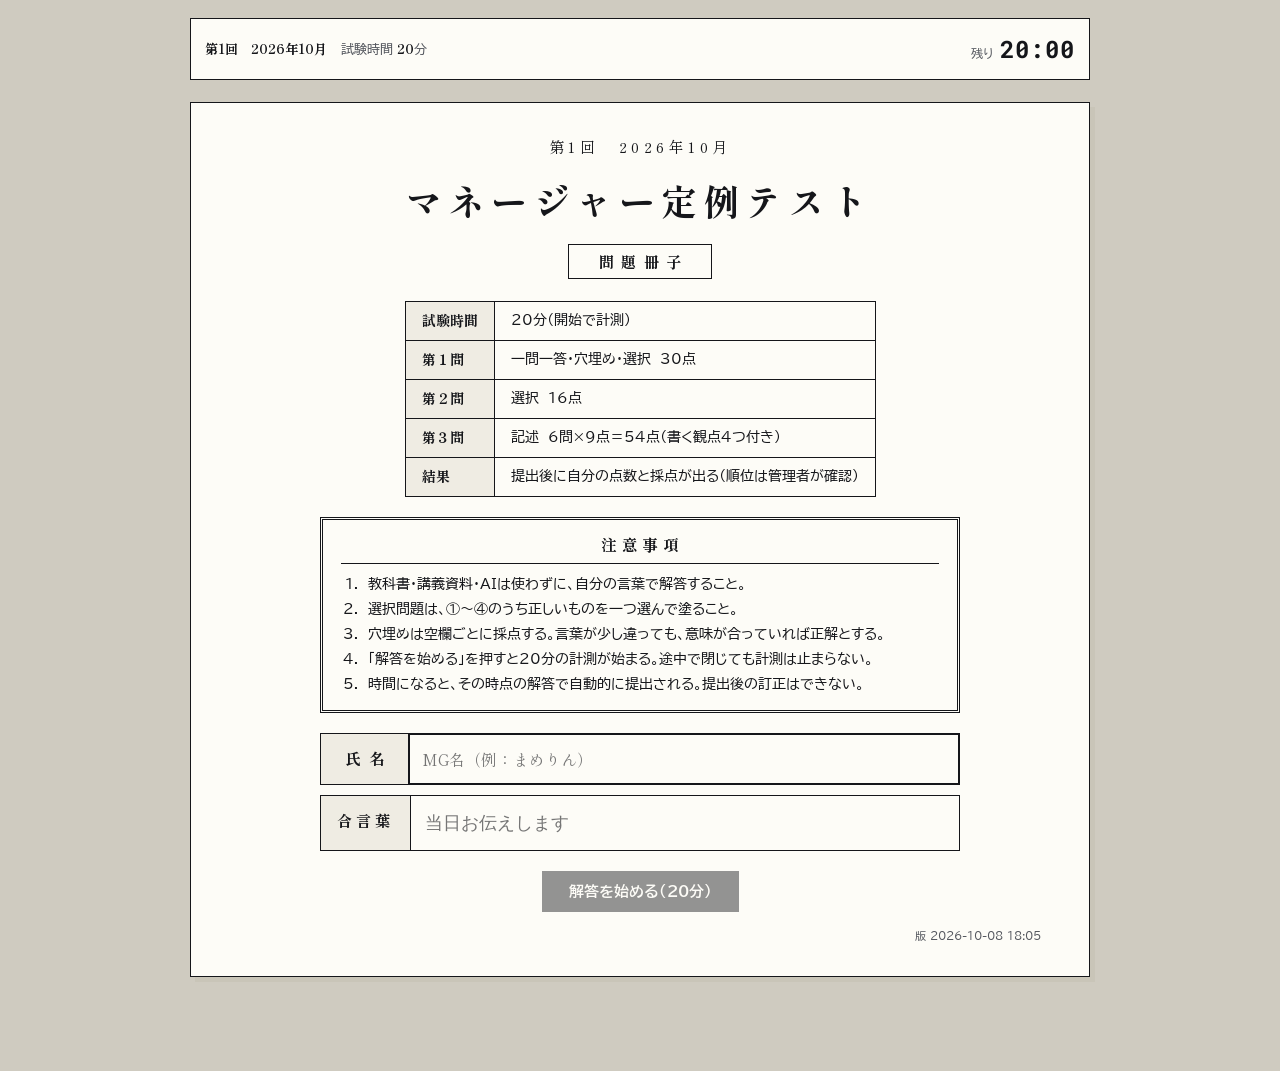
==== commit e3c1a2be: "問11 エンゲージメント：正解を「視聴者が動画を見たときの反応」に統合し、誤答を作り直し Co-Authored-By: Claude Fable 5.1 <noreply@anthropic.com" ====
--- a/index.html
+++ b/index.html
@@ -31,7 +31,7 @@
 /* ============ 設定（config.json）と問題（items.enc.json＝合言葉で復号） ============ */
 let CFG = {round:"第1回　2026年10月",limitMin:20,showKey:false,form:{postUrl:"",entryName:"",entryData:""}};
 let ITEMS = null;
-const BUILD = "2026-10-08 17:50";
+const BUILD = "2026-10-08 18:05";
 /* 管理者（config.json の adminNames）が受験した場合はテスト受験＝順位に入れず、スプシの別タブに保存される */
 const isAdminName = n => { const v=String(n||"").normalize("NFKC").toLowerCase().replace(/[\s　（）()]/g,""); return !!v && (CFG.adminNames||[]).some(a=>String(a).normalize("NFKC").toLowerCase().replace(/[\s　（）()]/g,"")===v); };
 const isTestRun = () => !!S.draft.test || isAdminName(S.draft.name);  /* 表紙に出す版（古いキャッシュを見ているか判別用） */
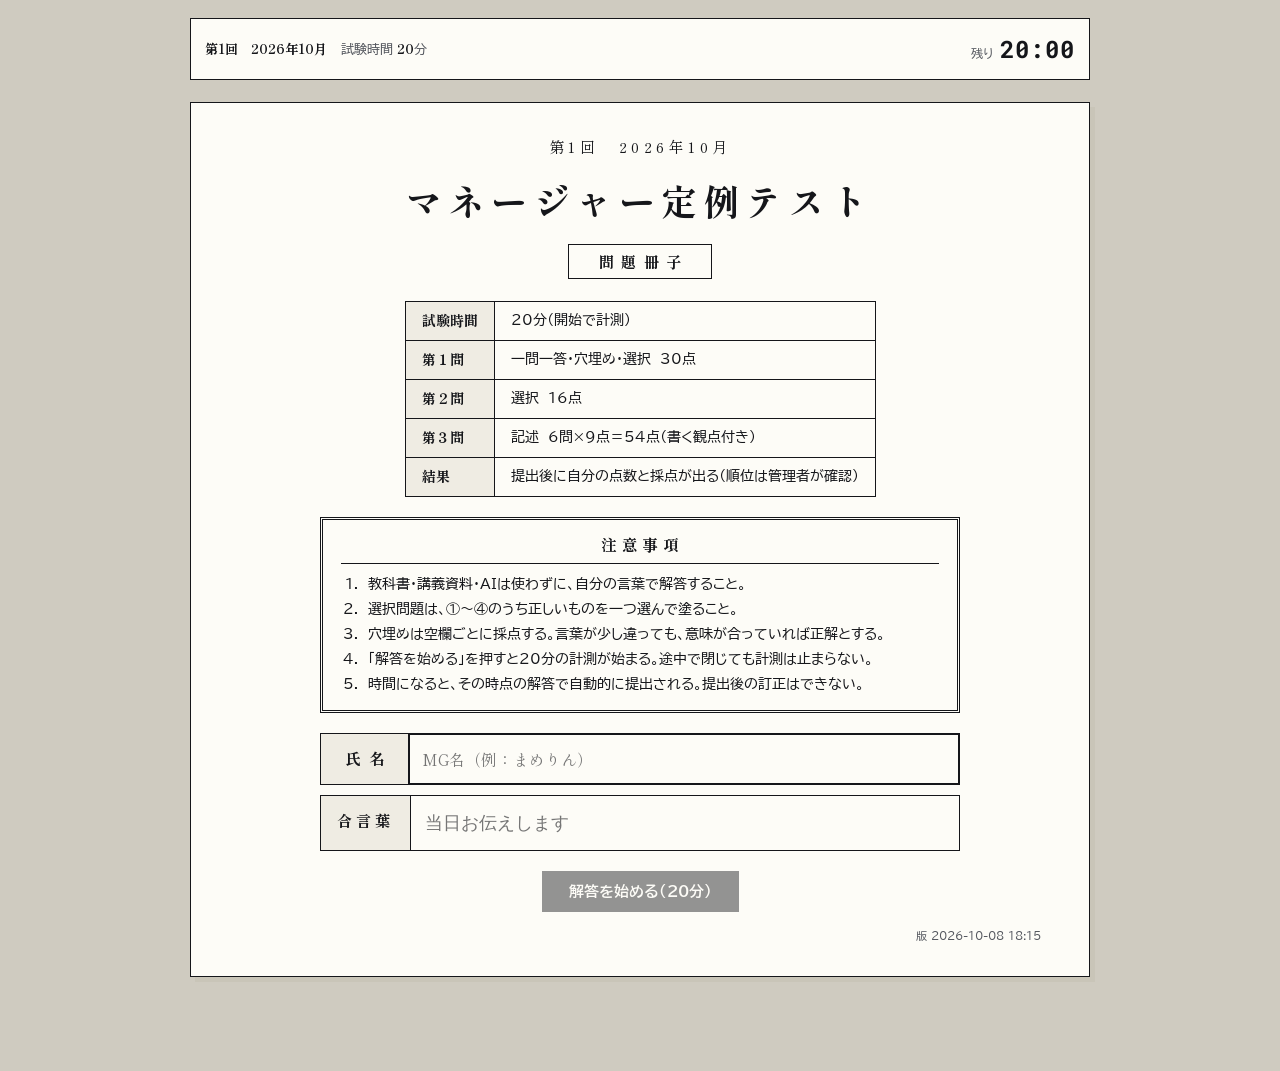
==== commit 6c8458aa: "問24：具体例を外し「違い」だけを問う（観点3つ・80字） Co-Authored-By: Claude Fable 5.1 <noreply@anthropic.com>" ====
--- a/index.html
+++ b/index.html
@@ -31,7 +31,7 @@
 /* ============ 設定（config.json）と問題（items.enc.json＝合言葉で復号） ============ */
 let CFG = {round:"第1回　2026年10月",limitMin:20,showKey:false,form:{postUrl:"",entryName:"",entryData:""}};
 let ITEMS = null;
-const BUILD = "2026-10-08 18:05";
+const BUILD = "2026-10-08 18:15";
 /* 管理者（config.json の adminNames）が受験した場合はテスト受験＝順位に入れず、スプシの別タブに保存される */
 const isAdminName = n => { const v=String(n||"").normalize("NFKC").toLowerCase().replace(/[\s　（）()]/g,""); return !!v && (CFG.adminNames||[]).some(a=>String(a).normalize("NFKC").toLowerCase().replace(/[\s　（）()]/g,"")===v); };
 const isTestRun = () => !!S.draft.test || isAdminName(S.draft.name);  /* 表紙に出す版（古いキャッシュを見ているか判別用） */
@@ -116,7 +116,7 @@
       h("tr",{},h("td",{},"試験時間"),h("td",{},`${CFG.limitMin}分（開始で計測）`)),
       h("tr",{},h("td",{},"第１問"),h("td",{},"一問一答・穴埋め・選択　30点")),
       h("tr",{},h("td",{},"第２問"),h("td",{},"選択　16点")),
-      h("tr",{},h("td",{},"第３問"),h("td",{},"記述　6問×9点＝54点（書く観点4つ付き）")),
+      h("tr",{},h("td",{},"第３問"),h("td",{},"記述　6問×9点＝54点（書く観点付き）")),
       h("tr",{},h("td",{},"結果"),h("td",{},"提出後に自分の点数と採点が出る（順位は管理者が確認）")),
       isTestRun()?h("tr",{},h("td",{},"受験の扱い"),h("td",{},"テスト受験（管理者・順位に入らない）")):null)),
     h("div",{class:"notice"},h("div",{class:"notice-h"},"注意事項"),h("ol",{class:"rules"},
@@ -167,7 +167,7 @@
 }
 function aiBlock(q,no,mode,rec){
   const box=h("div",{class:"q"},head(q,no),q.quote?h("div",{class:"quote"},q.quote):null,
-    q.hints?h("div",{class:"hints"},h("b",{},"書く観点（この4つが入っていれば満点）"),h("ol",{},q.hints.map(x=>h("li",{},x)))):null);
+    q.hints?h("div",{class:"hints"},h("b",{},`書く観点（この${q.hints.length}つが入っていれば満点）`),h("ol",{},q.hints.map(x=>h("li",{},x)))):null);
   if(mode==="result"){
     box.append(h("div",{class:"ansbox"},h("div",{class:"ans-text"},(rec.essays||{})[q.id]||"（未回答）")));
     const sc=(rec.essayScores||{})[q.id];
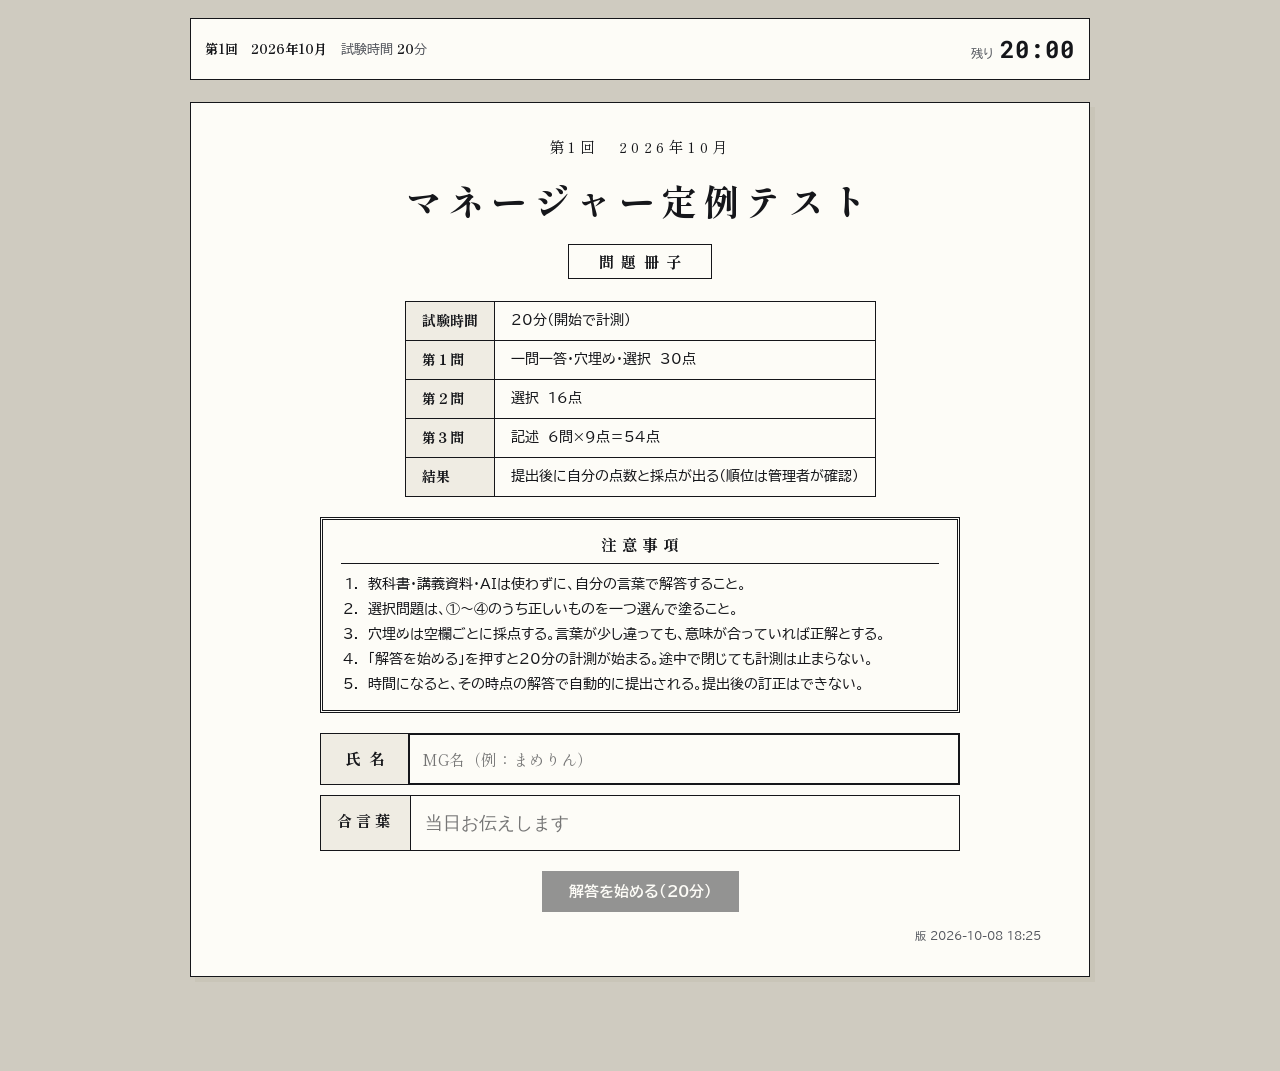
==== commit 534c9f3d: "書く観点は回答者に見せない（採点者用・正解公開後の結果画面のみ表示） Co-Authored-By: Claude Fable 5.1 <noreply@anthropic.com>" ====
--- a/index.html
+++ b/index.html
@@ -31,7 +31,7 @@
 /* ============ 設定（config.json）と問題（items.enc.json＝合言葉で復号） ============ */
 let CFG = {round:"第1回　2026年10月",limitMin:20,showKey:false,form:{postUrl:"",entryName:"",entryData:""}};
 let ITEMS = null;
-const BUILD = "2026-10-08 18:15";
+const BUILD = "2026-10-08 18:25";
 /* 管理者（config.json の adminNames）が受験した場合はテスト受験＝順位に入れず、スプシの別タブに保存される */
 const isAdminName = n => { const v=String(n||"").normalize("NFKC").toLowerCase().replace(/[\s　（）()]/g,""); return !!v && (CFG.adminNames||[]).some(a=>String(a).normalize("NFKC").toLowerCase().replace(/[\s　（）()]/g,"")===v); };
 const isTestRun = () => !!S.draft.test || isAdminName(S.draft.name);  /* 表紙に出す版（古いキャッシュを見ているか判別用） */
@@ -116,7 +116,7 @@
       h("tr",{},h("td",{},"試験時間"),h("td",{},`${CFG.limitMin}分（開始で計測）`)),
       h("tr",{},h("td",{},"第１問"),h("td",{},"一問一答・穴埋め・選択　30点")),
       h("tr",{},h("td",{},"第２問"),h("td",{},"選択　16点")),
-      h("tr",{},h("td",{},"第３問"),h("td",{},"記述　6問×9点＝54点（書く観点付き）")),
+      h("tr",{},h("td",{},"第３問"),h("td",{},"記述　6問×9点＝54点")),
       h("tr",{},h("td",{},"結果"),h("td",{},"提出後に自分の点数と採点が出る（順位は管理者が確認）")),
       isTestRun()?h("tr",{},h("td",{},"受験の扱い"),h("td",{},"テスト受験（管理者・順位に入らない）")):null)),
     h("div",{class:"notice"},h("div",{class:"notice-h"},"注意事項"),h("ol",{class:"rules"},
@@ -167,7 +167,7 @@
 }
 function aiBlock(q,no,mode,rec){
   const box=h("div",{class:"q"},head(q,no),q.quote?h("div",{class:"quote"},q.quote):null,
-    q.hints?h("div",{class:"hints"},h("b",{},`書く観点（この${q.hints.length}つが入っていれば満点）`),h("ol",{},q.hints.map(x=>h("li",{},x)))):null);
+    q.hints&&(mode==="result"?CFG.showKey:CFG.showHints)?h("div",{class:"hints"},h("b",{},`採点の観点（この${q.hints.length}つが入っていれば満点）`),h("ol",{},q.hints.map(x=>h("li",{},x)))):null);
   if(mode==="result"){
     box.append(h("div",{class:"ansbox"},h("div",{class:"ans-text"},(rec.essays||{})[q.id]||"（未回答）")));
     const sc=(rec.essayScores||{})[q.id];
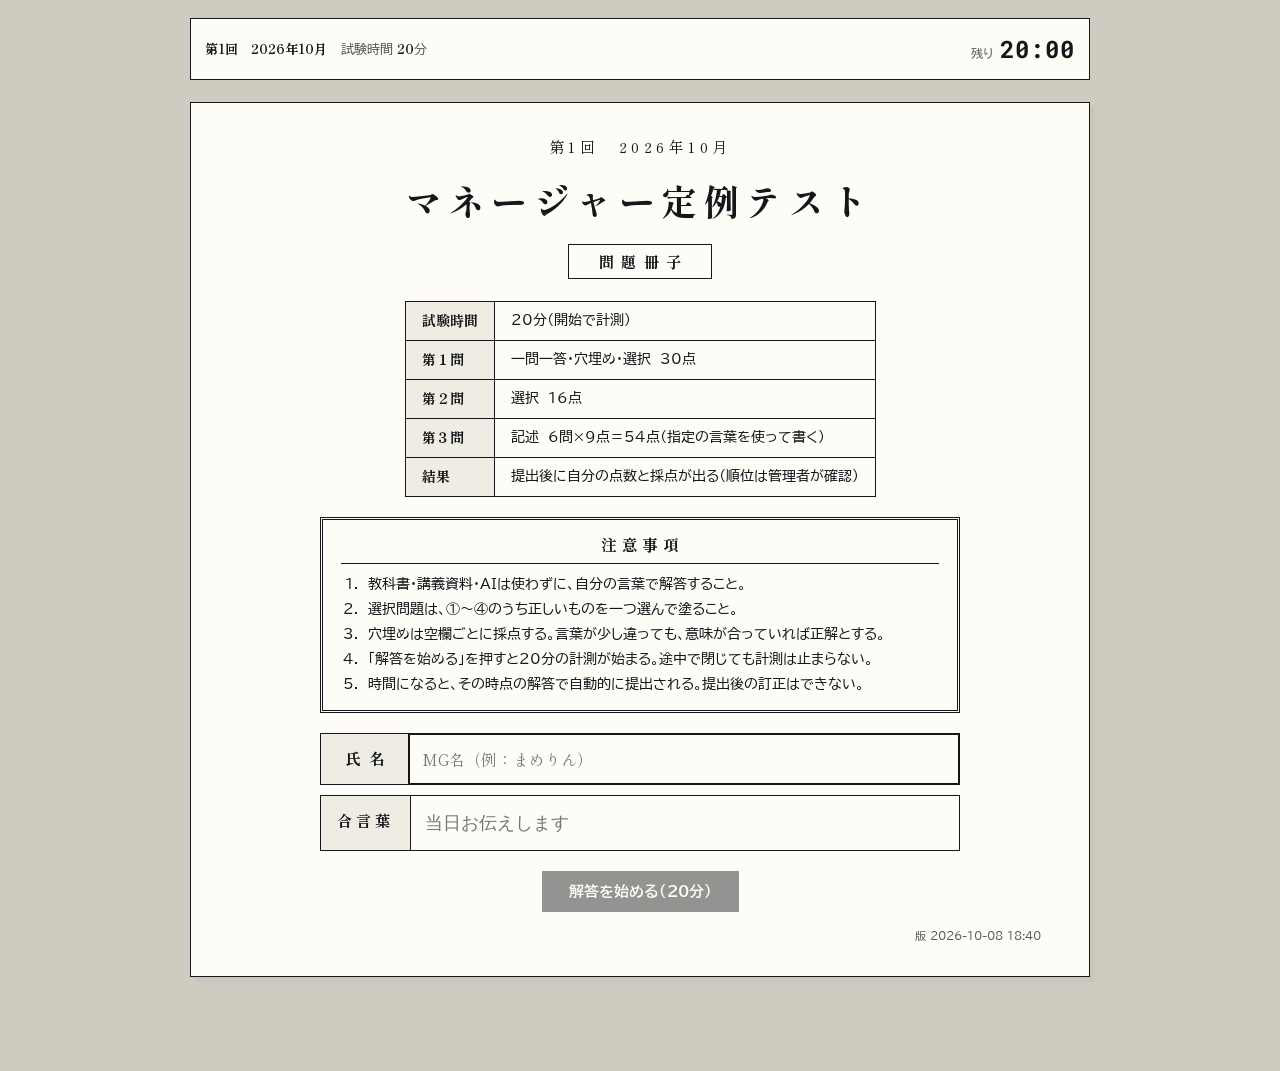
==== commit 7b09080c: "記述6問に指定の言葉（3〜4語）を表示し、その言葉を使って書かせる形式に変更 Co-Authored-By: Claude Fable 5.1 <noreply@anthropic.com>" ====
--- a/index.html
+++ b/index.html
@@ -31,7 +31,7 @@
 /* ============ 設定（config.json）と問題（items.enc.json＝合言葉で復号） ============ */
 let CFG = {round:"第1回　2026年10月",limitMin:20,showKey:false,form:{postUrl:"",entryName:"",entryData:""}};
 let ITEMS = null;
-const BUILD = "2026-10-08 18:25";
+const BUILD = "2026-10-08 18:40";
 /* 管理者（config.json の adminNames）が受験した場合はテスト受験＝順位に入れず、スプシの別タブに保存される */
 const isAdminName = n => { const v=String(n||"").normalize("NFKC").toLowerCase().replace(/[\s　（）()]/g,""); return !!v && (CFG.adminNames||[]).some(a=>String(a).normalize("NFKC").toLowerCase().replace(/[\s　（）()]/g,"")===v); };
 const isTestRun = () => !!S.draft.test || isAdminName(S.draft.name);  /* 表紙に出す版（古いキャッシュを見ているか判別用） */
@@ -116,7 +116,7 @@
       h("tr",{},h("td",{},"試験時間"),h("td",{},`${CFG.limitMin}分（開始で計測）`)),
       h("tr",{},h("td",{},"第１問"),h("td",{},"一問一答・穴埋め・選択　30点")),
       h("tr",{},h("td",{},"第２問"),h("td",{},"選択　16点")),
-      h("tr",{},h("td",{},"第３問"),h("td",{},"記述　6問×9点＝54点")),
+      h("tr",{},h("td",{},"第３問"),h("td",{},"記述　6問×9点＝54点（指定の言葉を使って書く）")),
       h("tr",{},h("td",{},"結果"),h("td",{},"提出後に自分の点数と採点が出る（順位は管理者が確認）")),
       isTestRun()?h("tr",{},h("td",{},"受験の扱い"),h("td",{},"テスト受験（管理者・順位に入らない）")):null)),
     h("div",{class:"notice"},h("div",{class:"notice-h"},"注意事項"),h("ol",{class:"rules"},
@@ -167,7 +167,7 @@
 }
 function aiBlock(q,no,mode,rec){
   const box=h("div",{class:"q"},head(q,no),q.quote?h("div",{class:"quote"},q.quote):null,
-    q.hints&&(mode==="result"?CFG.showKey:CFG.showHints)?h("div",{class:"hints"},h("b",{},`採点の観点（この${q.hints.length}つが入っていれば満点）`),h("ol",{},q.hints.map(x=>h("li",{},x)))):null);
+    q.keywords?h("div",{class:"kws"},h("b",{},"次の言葉をすべて使って書いてください"),h("div",{class:"chips"},q.keywords.map(x=>h("span",{class:"chip"},x)))):null);
   if(mode==="result"){
     box.append(h("div",{class:"ansbox"},h("div",{class:"ans-text"},(rec.essays||{})[q.id]||"（未回答）")));
     const sc=(rec.essayScores||{})[q.id];
--- a/style.css
+++ b/style.css
@@ -137,6 +137,10 @@
 .parts .part{display:grid;grid-template-columns:4.5em 1fr;gap:4px 10px;align-items:start;margin-top:8px}
 .parts .part-l{font-weight:700;font-family:var(--serif);border:1.5px solid var(--ink);text-align:center;padding:2px 0;margin-top:2px}
 .parts .part .count{grid-column:2}
+.kws{margin:8px 0 0 2.6em;padding:8px 14px;border:1px dashed var(--ink);font-family:var(--sans);font-size:13.5px}
+.kws b{display:block;font-size:12px;color:var(--muted);margin-bottom:6px}
+.kws .chips{display:flex;flex-wrap:wrap;gap:6px 8px}
+.kws .chip{display:inline-block;border:1.5px solid var(--ink);padding:1px 10px;font-family:var(--serif);font-weight:700;font-size:14px;background:var(--paper)}
 .hints{margin:8px 0 0 2.6em;padding:8px 14px;border:1px dashed var(--ink);font-family:var(--sans);font-size:13.5px}
 .hints b{display:block;font-size:12px;color:var(--muted);margin-bottom:2px}
 .hints ol{margin:0;padding-left:1.5em;display:grid;grid-template-columns:repeat(auto-fit,minmax(22em,1fr));gap:0 24px;line-height:1.7}
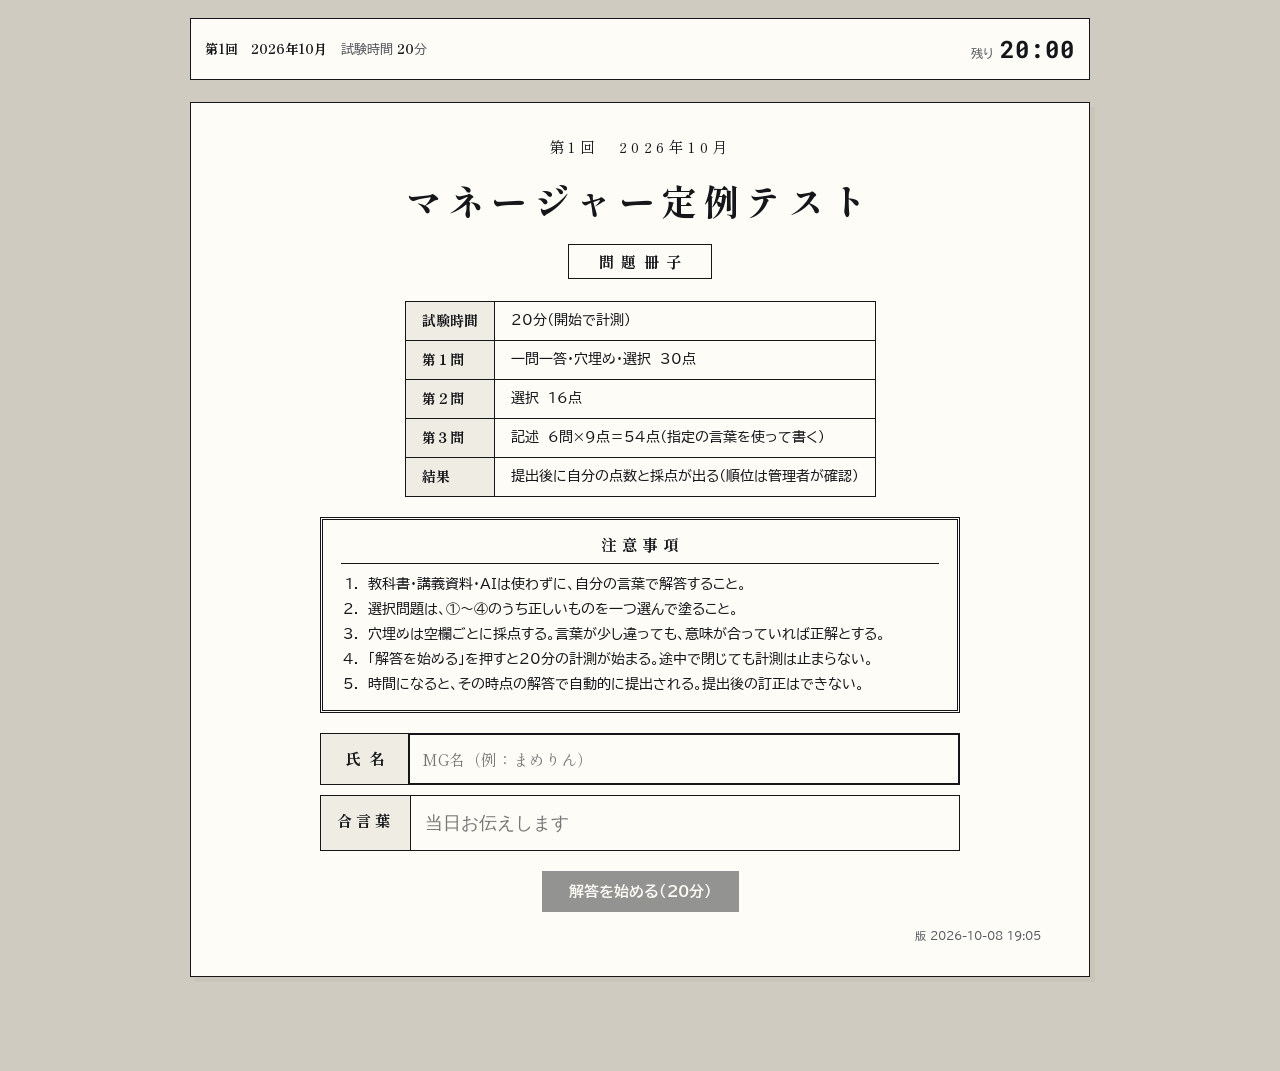
==== commit ca39a10f: "模範解答を問題文・指定の言葉に合わせて修正（問1/2/14/24〜29） Co-Authored-By: Claude Fable 5.1 <noreply@anthropic.com>" ====
--- a/index.html
+++ b/index.html
@@ -31,7 +31,7 @@
 /* ============ 設定（config.json）と問題（items.enc.json＝合言葉で復号） ============ */
 let CFG = {round:"第1回　2026年10月",limitMin:20,showKey:false,form:{postUrl:"",entryName:"",entryData:""}};
 let ITEMS = null;
-const BUILD = "2026-10-08 18:40";
+const BUILD = "2026-10-08 19:05";
 /* 管理者（config.json の adminNames）が受験した場合はテスト受験＝順位に入れず、スプシの別タブに保存される */
 const isAdminName = n => { const v=String(n||"").normalize("NFKC").toLowerCase().replace(/[\s　（）()]/g,""); return !!v && (CFG.adminNames||[]).some(a=>String(a).normalize("NFKC").toLowerCase().replace(/[\s　（）()]/g,"")===v); };
 const isTestRun = () => !!S.draft.test || isAdminName(S.draft.name);  /* 表紙に出す版（古いキャッシュを見ているか判別用） */
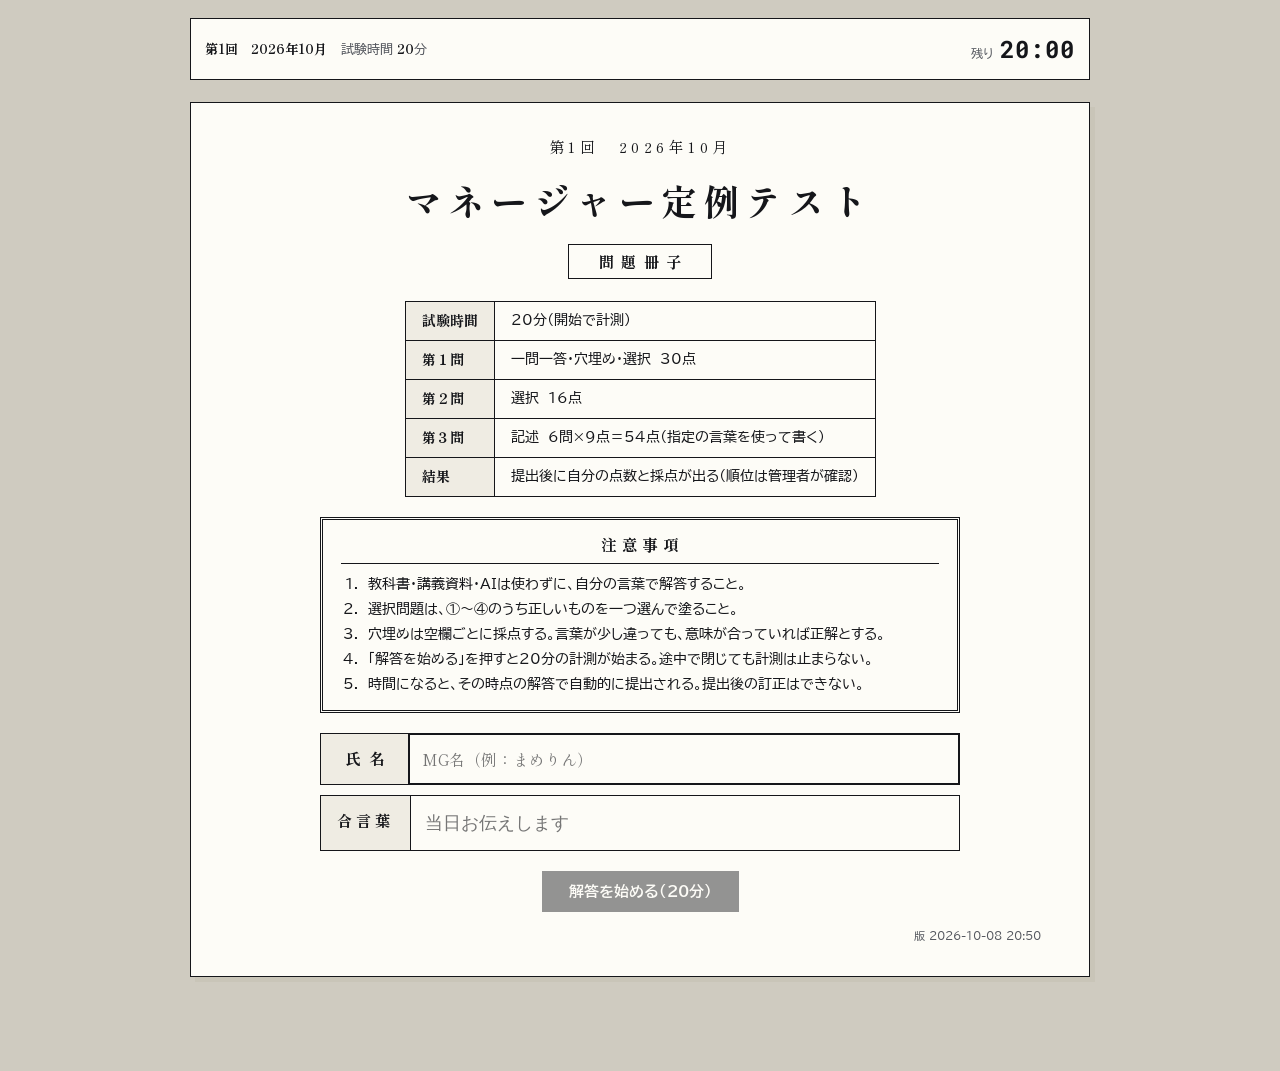
==== commit 34d2836a: "問2・問9の解説を追記（TTP3フェーズの意味／ファン化3要素の具体例） Co-Authored-By: Claude Fable 5.1 <noreply@anthropic.com>" ====
--- a/index.html
+++ b/index.html
@@ -31,7 +31,7 @@
 /* ============ 設定（config.json）と問題（items.enc.json＝合言葉で復号） ============ */
 let CFG = {round:"第1回　2026年10月",limitMin:20,showKey:false,form:{postUrl:"",entryName:"",entryData:""}};
 let ITEMS = null;
-const BUILD = "2026-10-08 19:05";
+const BUILD = "2026-10-08 20:50";
 /* 管理者（config.json の adminNames）が受験した場合はテスト受験＝順位に入れず、スプシの別タブに保存される */
 const isAdminName = n => { const v=String(n||"").normalize("NFKC").toLowerCase().replace(/[\s　（）()]/g,""); return !!v && (CFG.adminNames||[]).some(a=>String(a).normalize("NFKC").toLowerCase().replace(/[\s　（）()]/g,"")===v); };
 const isTestRun = () => !!S.draft.test || isAdminName(S.draft.name);  /* 表紙に出す版（古いキャッシュを見ているか判別用） */
--- a/style.css
+++ b/style.css
@@ -84,7 +84,7 @@
 .opt.wrong{border-color:var(--ng);background:var(--ng-soft)}
 /* 赤ペン */
 .redpen{font-family:var(--pen);color:var(--red);font-size:30px;line-height:1;margin-left:auto;flex:none;transform:rotate(-8deg)}
-.exp{margin:8px 0 0 2.6em;font-size:13.5px;color:var(--muted);padding:6px 10px;border-left:3px solid var(--red);font-family:var(--sans)}
+.exp{margin:8px 0 0 2.6em;font-size:13.5px;color:var(--muted);padding:6px 10px;border-left:3px solid var(--red);font-family:var(--sans);white-space:pre-wrap}
 .key{margin:8px 0 0 2.6em;font-size:13.5px;padding:6px 10px;border-left:3px solid var(--ok);background:var(--ok-soft);font-family:var(--sans)}
 .penscore{font-family:var(--pen);color:var(--red);font-size:20px;margin-right:8px}
 .pencomment{font-family:var(--pen);color:var(--red);font-size:16px;line-height:1.6}
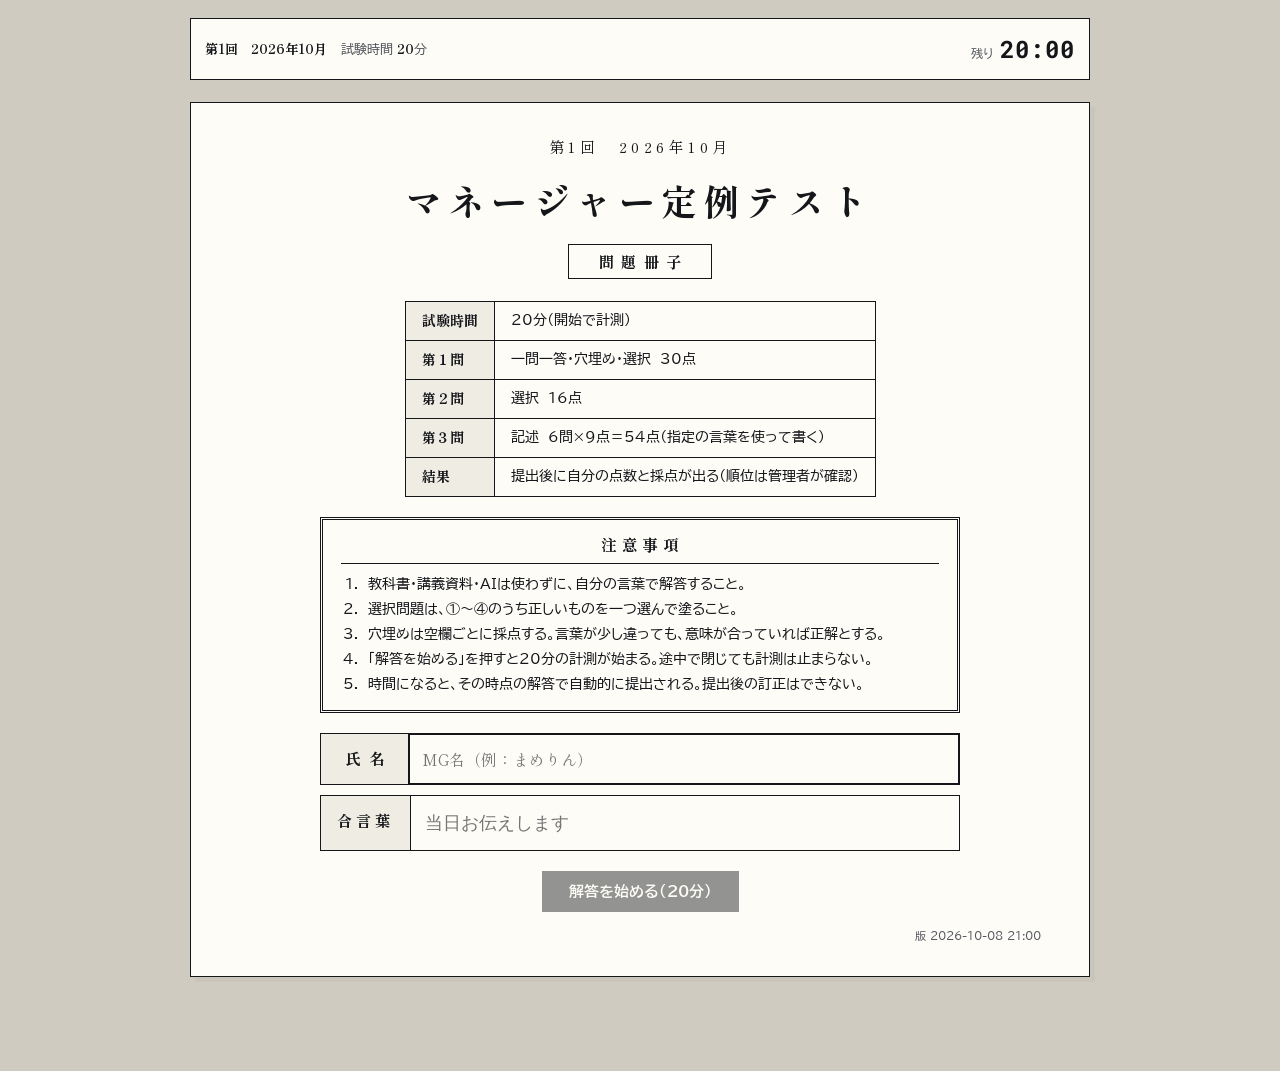
==== commit 38fb6727: "問9の解説に「正直レビュー」の例を追記 Co-Authored-By: Claude Fable 5.1 <noreply@anthropic.com>" ====
--- a/index.html
+++ b/index.html
@@ -31,7 +31,7 @@
 /* ============ 設定（config.json）と問題（items.enc.json＝合言葉で復号） ============ */
 let CFG = {round:"第1回　2026年10月",limitMin:20,showKey:false,form:{postUrl:"",entryName:"",entryData:""}};
 let ITEMS = null;
-const BUILD = "2026-10-08 20:50";
+const BUILD = "2026-10-08 21:00";
 /* 管理者（config.json の adminNames）が受験した場合はテスト受験＝順位に入れず、スプシの別タブに保存される */
 const isAdminName = n => { const v=String(n||"").normalize("NFKC").toLowerCase().replace(/[\s　（）()]/g,""); return !!v && (CFG.adminNames||[]).some(a=>String(a).normalize("NFKC").toLowerCase().replace(/[\s　（）()]/g,"")===v); };
 const isTestRun = () => !!S.draft.test || isAdminName(S.draft.name);  /* 表紙に出す版（古いキャッシュを見ているか判別用） */
